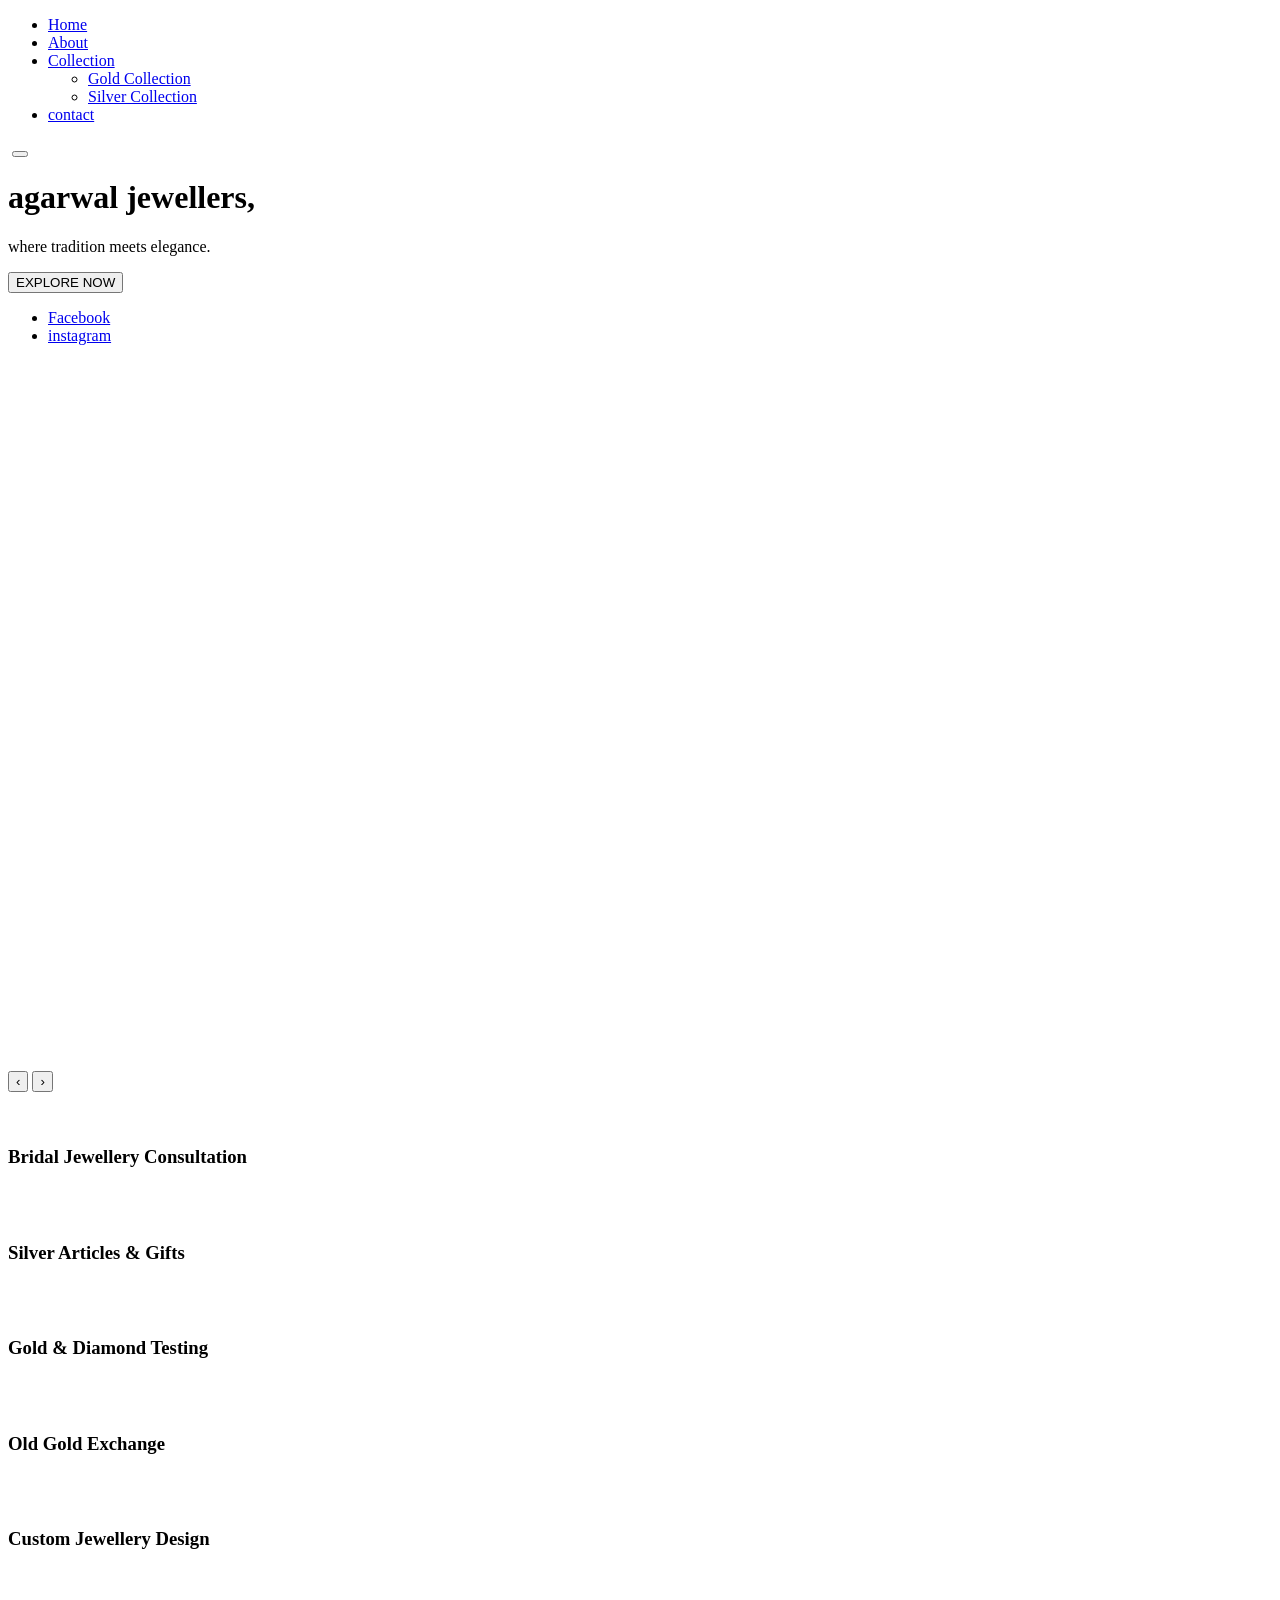
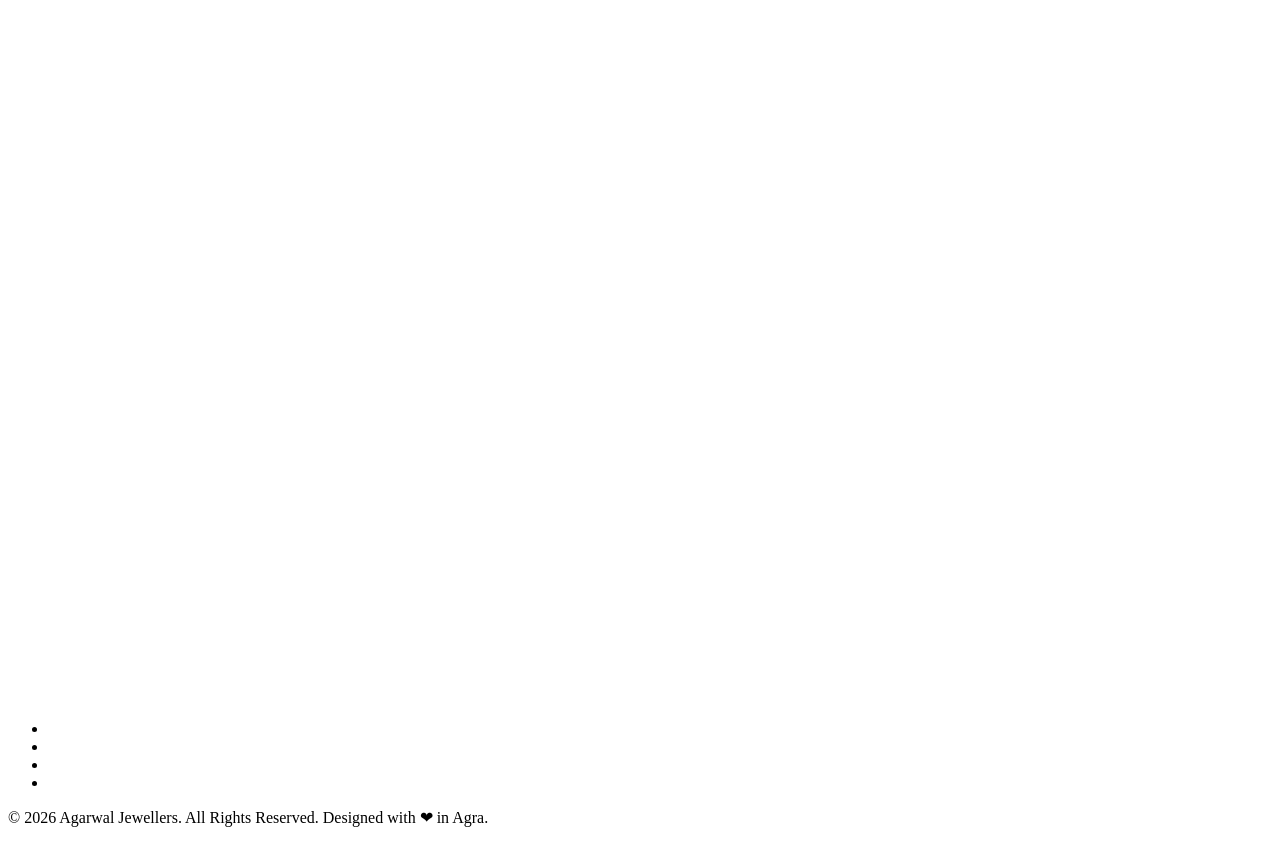
==== index.html @ 80b31687 "Add files via upload" ====
<!DOCTYPE html>
<html lang="en">
<head>
    <meta charset="UTF-8">
    <meta name="viewport" content="width=device-width, initial-scale=1.0">
    <meta name="description" content="HTML SCSS JS BOOTSTRAP">
    <title>Index</title>
    <link rel="stylesheet" href="assets/Css/Style.css">
    <link rel="stylesheet" href="assets/Css/bootstrap.min.css">
    <link rel="stylesheet" href="assets/static/SpaceGrotesk-Bold.ttf">
    <!-- font awasome css -->
     <link rel="stylesheet" href="https://cdnjs.cloudflare.com/ajax/libs/font-awesome/7.0.1/css/all.min.css"
     integrity="sha512-2SwdPD6INVrV/lHTZbO2nodKhrnDdJK9/kg2XD1r9uGqPo1cUbujc+IYdlYdEErWNu69gVcYgdxlmVmzTWnetw=="
     crossorigin="anonymous" referrerpolicy="no-referrer" />
    <link rel="stylesheet" href="https://fontlibrary.org//face/sorts-mill-goudy" type="text/css"/>
    <link href="https://fonts.googleapis.com/css2?family=Montserrat:wght@300;400;500;600;700&display=swap" rel="stylesheet">
    <!-- Owl Carousel CSS -->
    <link rel="stylesheet" href="https://cdnjs.cloudflare.com/ajax/libs/OwlCarousel2/2.3.4/assets/owl.carousel.min.css">
    <link rel="stylesheet"href="https://cdnjs.cloudflare.com/ajax/libs/OwlCarousel2/2.3.4/assets/owl.theme.default.min.css">
    <!-- aos animation  -->
    <link href="https://unpkg.com/aos@2.3.1/dist/aos.css" rel="stylesheet">
</head>
<body>
<main>
 <!-- ---------------------------------------------------------------------------------------------- Navigation Start ---------------------------------------------------------------------------------------------- -->
  <nav class="navbar navbar-expand-lg">
  <div class="container-fluid">
     <div class="collapse navbar-collapse" id="navbarSupportedContent">
      <ul class="navbar-nav me-auto mb-2 mb-lg-0 flex-wrap">
        <li class="nav-item">
          <a class="nav-link active" aria-current="page" href="#">Home</a>
        </li>
        <li class="nav-item">
          <a class="nav-link" href="#About">About</a>
        </li>
         <li class="nav-item dropdown">
          <a class="nav-link" href="#">Collection</a>
          <ul class="list-unstyled dropdown-list">
            <li class="nav-item">
              <a href="#" class="nav-link">Gold Collection</a>
            </li>
             <li class="nav-item">
              <a href="Silver_Jewellery.html" target="_blank" class="nav-link">Silver Collection</a>
            </li>
          </ul>
        </li>
         <li class="nav-item">
          <a class="nav-link" href="#contact">contact</a>
        </li>
      </ul>
    </div>
    <!-- https://bijoux.vamtam.com/wp-content/uploads/2020/05/logo.svg -->
    <a class="navbar-brand" href="#"><img src="Images/logo.png" alt="" class="img-fluid"></a>
    <button class="navbar-toggler" type="button" data-bs-toggle="collapse" data-bs-target="#navbarSupportedContent" aria-controls="navbarSupportedContent" aria-expanded="false" aria-label="Toggle navigation">
      <span class="navbar-toggler-icon"></span>
    </button>
  </div>
</nav>
 <!-- ---------------------------------------------------------------------------------------------- Navigation End ---------------------------------------------------------------------------------------------- -->
  <!-- ----------------------------------------------------------------------------------------------Header Start ---------------------------------------------------------------------------------------------- -->
 <header class="main-header">
  <div class="container-lg container-fluid">
    <div class="row">
      <div class="col-lg-5 col-md-6 col-sm-8 col-12">
        <div class="content">
          <h1 class="heading">agarwal
jewellers,</h1>
          <p>where tradition meets elegance.</p>
          <button class="btn header_btn">EXPLORE NOW</button>
        </div>
      </div>
    </div>
  </div>
  <ul class="list-unstyled d-flex z-1 position-absolute end-0 mb-0">
    <li><a href="#"><i class="fa-brands fa-facebook"></i><span>Facebook</span></a></li>
    <li><a href="#"><i class="fa-brands fa-instagram"></i><span>instagram</span></a></li>
  </ul>
  <div class="down-slip">
    <a href="#"><i class="fa-solid fa-arrow-down-long"></i></a>
  </div>
 </header>
  <!-- ---------------------------------------------------------------------------------------------- Header End ---------------------------------------------------------------------------------------------- -->
  <!-- ----------------------------------------------------------------------------------------------About Start ---------------------------------------------------------------------------------------------- -->
 <section class="about-us" id="About">
  <div class="container">
    <div class="row justify-content-center">
      <div class="col-lg-8 col-md-8 col-sm-10 col-12">
        <div class="text" data-aos="zoom-in"data-aos-easing="linear"data-aos-duration="1500">
       <p>Agarwal Jewellers is dedicated to exquisite designs, certified purity, and exceptional service, helping you shine with confidence on every occasion.</p>
        </div>
      </div>
    </div>
    <div class="text-1" data-aos="zoom-in"data-aos-easing="linear"data-aos-duration="1500">Agarwal</div>
    <div class="text-2" data-aos="zoom-in"data-aos-easing="linear"data-aos-duration="1500">Jewellers</div>
  </div>
 </section>
  <!-- ---------------------------------------------------------------------------------------------- About End ---------------------------------------------------------------------------------------------- -->
  <!-- ----------------------------------------------------------------------------------------------Jewellery Collection Start ---------------------------------------------------------------------------------------------- -->
 <section class="jewellery-collection" id="Collection">
  <div class="container-xl container-fluid">
    <div class="row">
      <div class="col-12">
        <div class="heading" data-aos="zoom-out-right"data-aos-duration="2000">
          <h1>Jewellery Collections:</h1>
        </div>
      </div>
      <div class="col-xl 3 col-lg-3 col-md-4 col-sm-6 col-12">
        <div class="jewellery-collection-card"data-aos="fade-right"data-aos-offset="300"data-aos-easing="ease-in-sine"data-aos-duration="2500">
          <div class="jewellery-img">
            <img src="Images/nackless.jpg" alt="" class="img-fluid">
          </div>
          <div class="jewellery-text">
            <h2 class="jewellery-name">Floral Gold Pendant Set</h2>
            <p class="title">Yellow Gold (22kt)</p>
          </div>
        </div>
      </div>
      <div class="col-xl 3 col-lg-3 col-md-4 col-sm-6 col-12">
        <div class="jewellery-collection-card"data-aos="fade-right"data-aos-offset="300"data-aos-easing="ease-in-sine"data-aos-duration="2000">
          <div class="jewellery-img">
            <img src="Images/earring.jpg" alt="" class="img-fluid">
          </div>
          <div class="jewellery-text">
            <h2 class="jewellery-name">Elegant Gold Studs</h2>
            <p class="title">Yellow Gold (22kt)</p>
          </div>
        </div>
      </div>
      <div class="col-xl 3 col-lg-3 col-md-4 col-sm-6 col-12">
        <div class="jewellery-collection-card"data-aos="fade-right"data-aos-offset="300"data-aos-easing="ease-in-sine"data-aos-duration="1500">
          <div class="jewellery-img">
            <img src="Images/brasalate.png" alt="" class="img-fluid">
          </div>
          <div class="jewellery-text">
            <h2 class="jewellery-name">Twisted Gold Bracelet</h2>
            <p class="title">Yellow Gold (22kt)</p>
          </div>
        </div>
      </div>
      <div class="col-xl 3 col-lg-3 col-md-4 col-sm-6 col-12">
        <div class="jewellery-collection-card"data-aos="fade-right"data-aos-offset="300"data-aos-easing="ease-in-sine"data-aos-duration="1000">
          <div class="jewellery-img">
            <img src="Images/ring.jpg" alt="" class="img-fluid">
          </div>
          <div class="jewellery-text">
            <h2 class="jewellery-name">Bloom Gold Ring</h2>
            <p class="title">Yellow Gold (22kt)</p>
          </div>
        </div>
      </div>
      <div class="col-12">
        <div class="call-us text-center">
        <h2 data-aos-easing="linear" data-aos="zoom-in-up"data-aos-duration="2000">“ <a href="#">Call Us</a> or visit Agarwal Jewellers for current prices. ”</h2>
        </div>
      </div>
    </div>
  </div>
 </section>
  <!-- ---------------------------------------------------------------------------------------------- Visit Our Showroom End ---------------------------------------------------------------------------------------------- -->
  <!-- ----------------------------------------------------------------------------------------------Why Choose Us Start ---------------------------------------------------------------------------------------------- -->
<section class="services">
  <div class="head">
    <div class="heading" data-aos="zoom-out-right"data-aos-duration="2000">
          <h1>Our services</h1>
        </div>
    <div class="controls">
      <button id="prev" class="nav-btn" aria-label="Prev">‹</button>
      <button id="next" class="nav-btn" aria-label="Next">›</button>
    </div>
  </div>

  <div class="slider">
    <div class="track" id="track">

      <article class="service-card" active>
        <img class="service-card__bg" src="Images/service-jewelery-1.gif" alt="">
        <div class="service-card__content">
          <img class="service-card__thumb" src="Images/service-jewelery-1.gif" alt="">
          <div>
            <h3 class="service-card__title">Bridal Jewellery Consultation</h3>
          </div>
        </div>
      </article>

      <article class="service-card">
        <img class="service-card__bg" src="Images/service-jewelery-2.gif" alt="">
        <div class="service-card__content">
          <img class="service-card__thumb" src="Images/service-jewelery-2.gif" alt="">
          <div>
            <h3 class="service-card__title">Silver Articles & Gifts</h3>
          </div>
        </div>
      </article>

      <article class="service-card">
        <img class="service-card__bg" src="Images/service-jewelery-3.gif" alt="">
        <div class="service-card__content">
          <img class="service-card__thumb" src="Images/service-jewelery-3.gif" alt="">
          <div>
            <h3 class="service-card__title">Gold & Diamond Testing</h3>
          </div>
        </div>
      </article>

      <article class="service-card">
        <img class="service-card__bg" src="Images/service-jewelery-4.gif" alt="">
        <div class="service-card__content">
          <img class="service-card__thumb" src="Images/service-jewelery-4.gif" alt="">
          <div>
            <h3 class="service-card__title">Old Gold Exchange</h3>
          </div>
        </div>
      </article>

      <article class="service-card">
        <img class="service-card__bg" src="Images/service-jewelery-5.gif" alt="">
        <div class="service-card__content">
          <img class="service-card__thumb" src="Images/service-jewelery-5.gif" alt="">
          <div>
            <h3 class="service-card__title">Custom Jewellery Design</h3>
          </div>
        </div>
      </article>

    </div>
  </div>

  <div class="dots" id="dots"></div>
</section>
  <!-- ---------------------------------------------------------------------------------------------- Why Choose Us End ---------------------------------------------------------------------------------------------- -->
 <!-- ---------------------------------------------------------------------------------------------- Jewellery Collection End ---------------------------------------------------------------------------------------------- -->
   <section class="collection">
    <div class="container-fluid container-xxl">
      <div class="row justify-content-center">
        <div class="col-lg-12 col-12">
          <div class="collection-part" data-aos="zoom-in-down"data-aos-duration="1500">
            <h1>Collections</h1>
          </div>
          <div class="collection-img" data-aos="zoom-in-down"data-aos-duration="1500">
            <img src="https://bijoux.vamtam.com/wp-content/uploads/2020/11/iStock-1164770941-Hand.png" alt="" class="img-fluid">
             <!-- <img src="Images/collections.png" alt="" class="img-fluid"> -->
          </div>
        </div>
      </div>
    </div>
   </section>
  <!-- ----------------------------------------------------------------------------------------------Visit Our Showroom Start ---------------------------------------------------------------------------------------------- -->

 <!-- ----------------------------------------------------------------------------------------------Contact Page Start ---------------------------------------------------------------------------------------------- -->
 <section class="contact_us" id="contact">
  <div class="container-xl container-fluid">
    <div class="row align-items-end align-items-lg-center">
      <div class="col-lg-6 col-md-6 position-relative">
        <div class="content" data-aos="fade-right"data-aos-duration="1500">
          <h1>Contact</h1>
          <ul class="list-unstyled">
            <li><a href="mob: +91 123456789">+91 123456789</a></li>
            <li><a href="mailto: hello@agarwaljewellers.com">hello@agarwaljewellers.com</a></li>
          </ul>
        </div>
        <div class="absoulutly-img" data-aos="zoom-in-up"data-aos-duration="1500">
          <img src="Images/contact-us.jpg" alt="" class="img-fluid">
        </div>
      </div>
      <div class="col-lg-6 col-md-6">
        <div class="contact-form"data-aos="zoom-in-up"data-aos-duration="1500">
          <form>
    <div class="form-group">
      <label for="">Full Name</label>
    <input type="text"required/>
    </div>
    <div class="form-group">
      <label for="">your Mobile number</label>
    <input type="number"/>
    </div>
     <div class="form-group">
      <label for="">your email</label>
    <input type="email"/>
    </div>
  <div  class="form-group">
    <label for="">Inquiry Type</label>
    <select>
      <option>Select Inquiry Type</option>
      <option>Gold Rate Inquiry</option>
      <option>Bridal Jewellery Inquiry</option>
      <option>Custom Design Request</option>
      <option>Old Gold Exchange</option>
      <option>General Inquiry</option>
    </select>
  </div>
  
<div class="form-group">
      <label for="">Your Message</label>
        <textarea placeholder="Write Your Message" rows="3" required></textarea>
    </div>
  <button type="submit">Send Inquiry</button>
</form>
</div>
        </div>
      </div>
    </div>
  </div>
 </section>
 <!-- ---------------------------------------------------------------------------------------------- Contact Page End ---------------------------------------------------------------------------------------------- -->
<!-- ---------------------------------------------------------------------------------------------- Footer Start ---------------------------------------------------------------------------------------------- -->
 <footer class="position-relative">
  <div class="container-lg container-fluid">
    <div class="row justify-content-center">
      <div class="col-12">
        <div class="footer-logo text-center" data-aos="zoom-in-up"data-aos-duration="1500">
          <img src="Images/logo.png" alt="" class="img-fluid">
        </div>
      </div>
      <div class="col-lg-3 col-md-4 col-sm-6 col-12">
        <div class="footer-content" data-aos="zoom-in-up"data-aos-duration="2000">
          <div class="heading">
            <h3>Agarwal Jewellers</h3>
            <p class="mb-0">Shuddh Hallmark Gold Jewellery in Agra</p>
            <p><b>Trusted Since 2005</b></p>
          </div>
        </div>
      </div>
      <div class="col-lg-3 col-md-4 col-sm-6 col-12">
        <div class="footer-content" data-aos="zoom-in-up"data-aos-duration="2000">
          <div class="heading">
            <h3>About</h3>
          </div>
          <ul class="links list-unstyled">
            <li> <a href="#About">About us </a> </li>
            <li> <a href="#contact">Contact us  </a> </li>
            <li> <a href="#Collection">Our Collection </a> </li>
          </ul>
        </div>
      </div>
      <div class="col-lg-3 col-md-4 col-sm-6 col-12">
        <div class="footer-content" data-aos="zoom-in-up"data-aos-duration="2000">
          <div class="heading">
            <h3>Contact</h3>
          </div>
          <ul class="links list-unstyled">
            <li> <a href="#">123456789 </a> </li>
            <li> <a href="#">Shuddh Hallmark Gold Jewellery in Agra  </a> </li>
            <li> <a href="#">Opening time - <br>10 AM – 8 PM</a> </li>
          </ul>
        </div>
      </div>
      <div class="col-12">
        <div class="row">
          <div class="col-12">
            <ul class="list-unstyled d-flex align-items-center justify-content-center flex-wrap icons-list">
              <li><a href="#"data-tooltip="instagram"><i class="fa-brands fa-instagram"></i></a></li>
              <li><a href="#" data-tooltip="call"><i class="fa-brands fa-viber"></i></a></li>
              <li><a href="#" data-tooltip="whatsapp"><i class="fa-brands fa-whatsapp"></i></a></li>
              <li><a href="#" data-tooltip="Facebook"><i class="fa-brands fa-facebook"></i></a></li>
            </ul>
          </div>
        </div>
      </div>
    </div>
  </div>
  <div class="footer-bottom">
    <p class="text-center">© 2026 Agarwal Jewellers. All Rights Reserved. Designed with ❤ in Agra.</p>
  </div>
 </footer>
<!-- ---------------------------------------------------------------------------------------------- Footer Start ---------------------------------------------------------------------------------------------- -->
</main>
<!-- aos animation  -->
 <script src="https://unpkg.com/aos@2.3.1/dist/aos.js"></script>
<script src="https://cdnjs.cloudflare.com/ajax/libs/jquery/3.7.1/jquery.min.js" integrity="sha512-v2CJ7UaYy4JwqLDIrZUI/4hqeoQieOmAZNXBeQyjo21dadnwR+8ZaIJVT8EE2iyI61OV8e6M8PP2/4hpQINQ/g==" crossorigin="anonymous" referrerpolicy="no-referrer"></script>
<!-- Owl Carousel JS -->
<script src="https://cdnjs.cloudflare.com/ajax/libs/OwlCarousel2/2.3.4/owl.carousel.min.js"></script>
<script src="assets/Js/Script.js"></script>
<script src="assets/Js/bootstrap.bundle.min.js"></script>
</body>
</html>
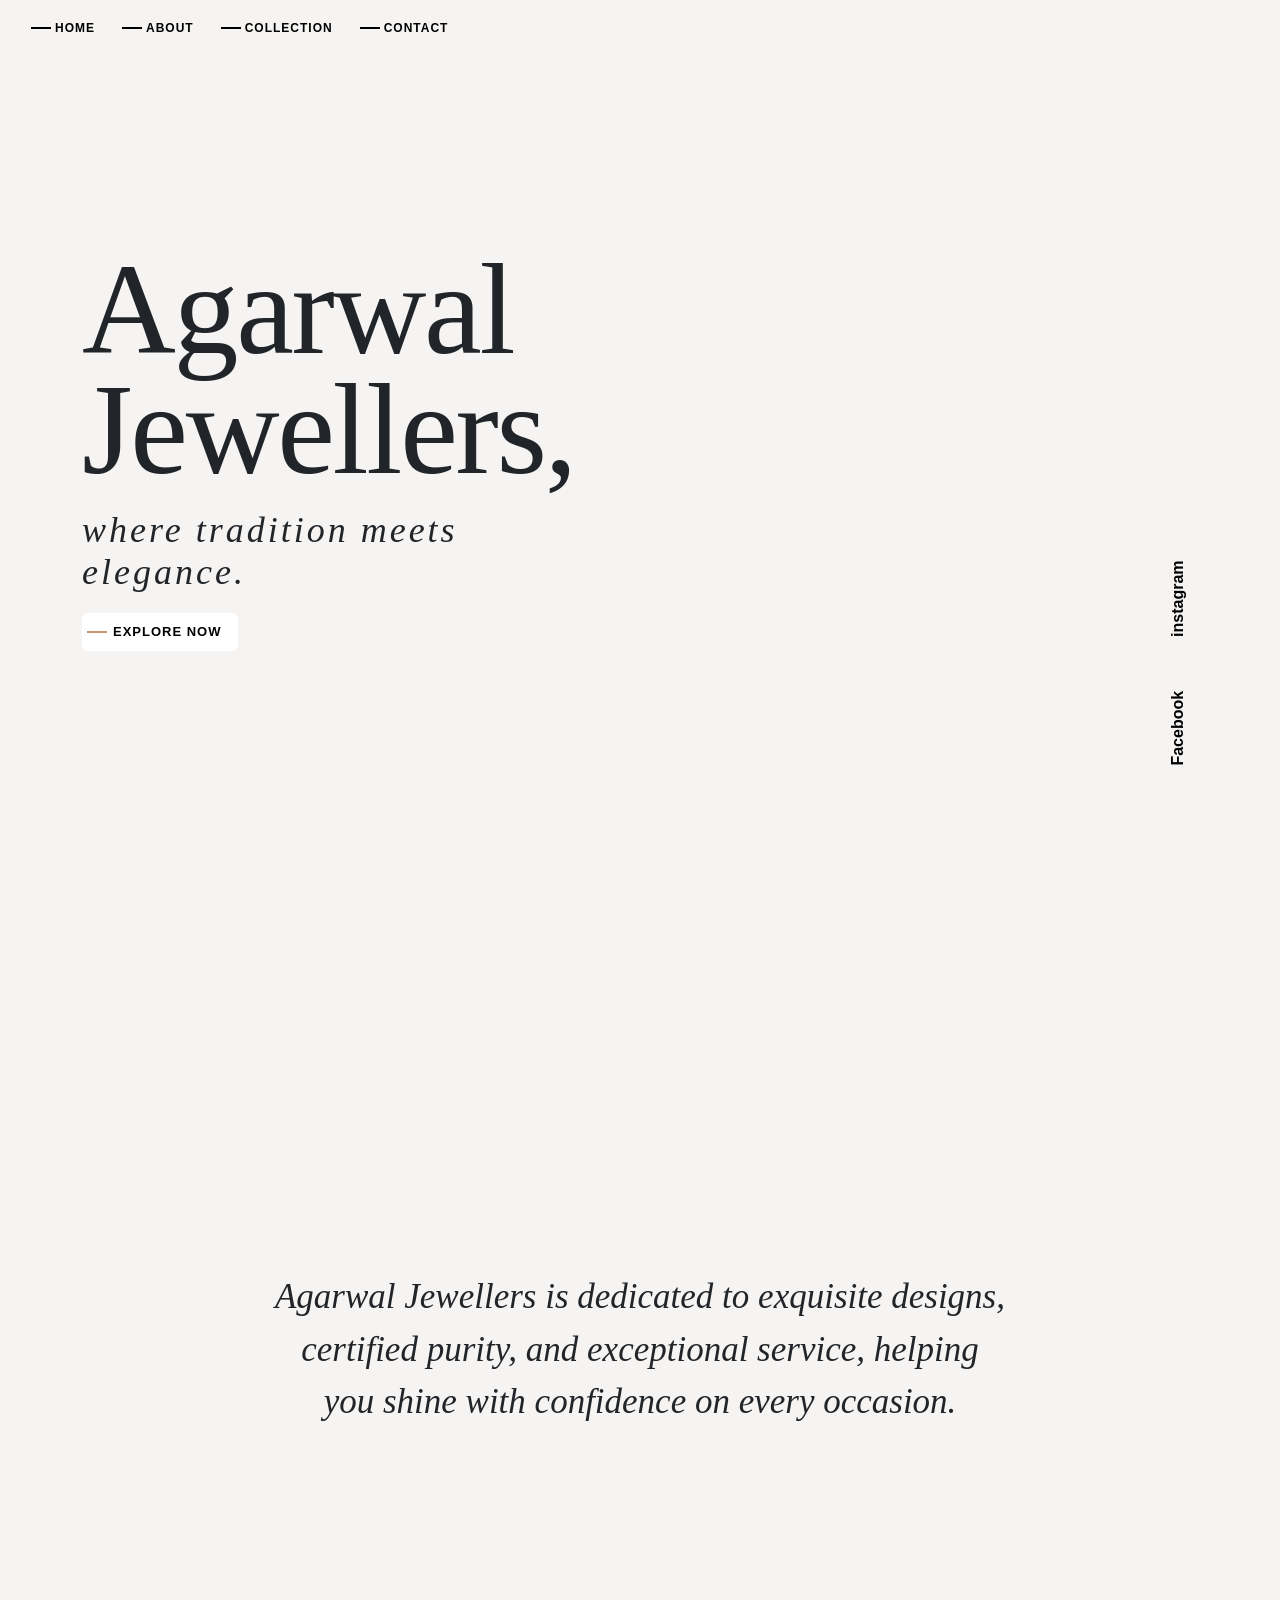
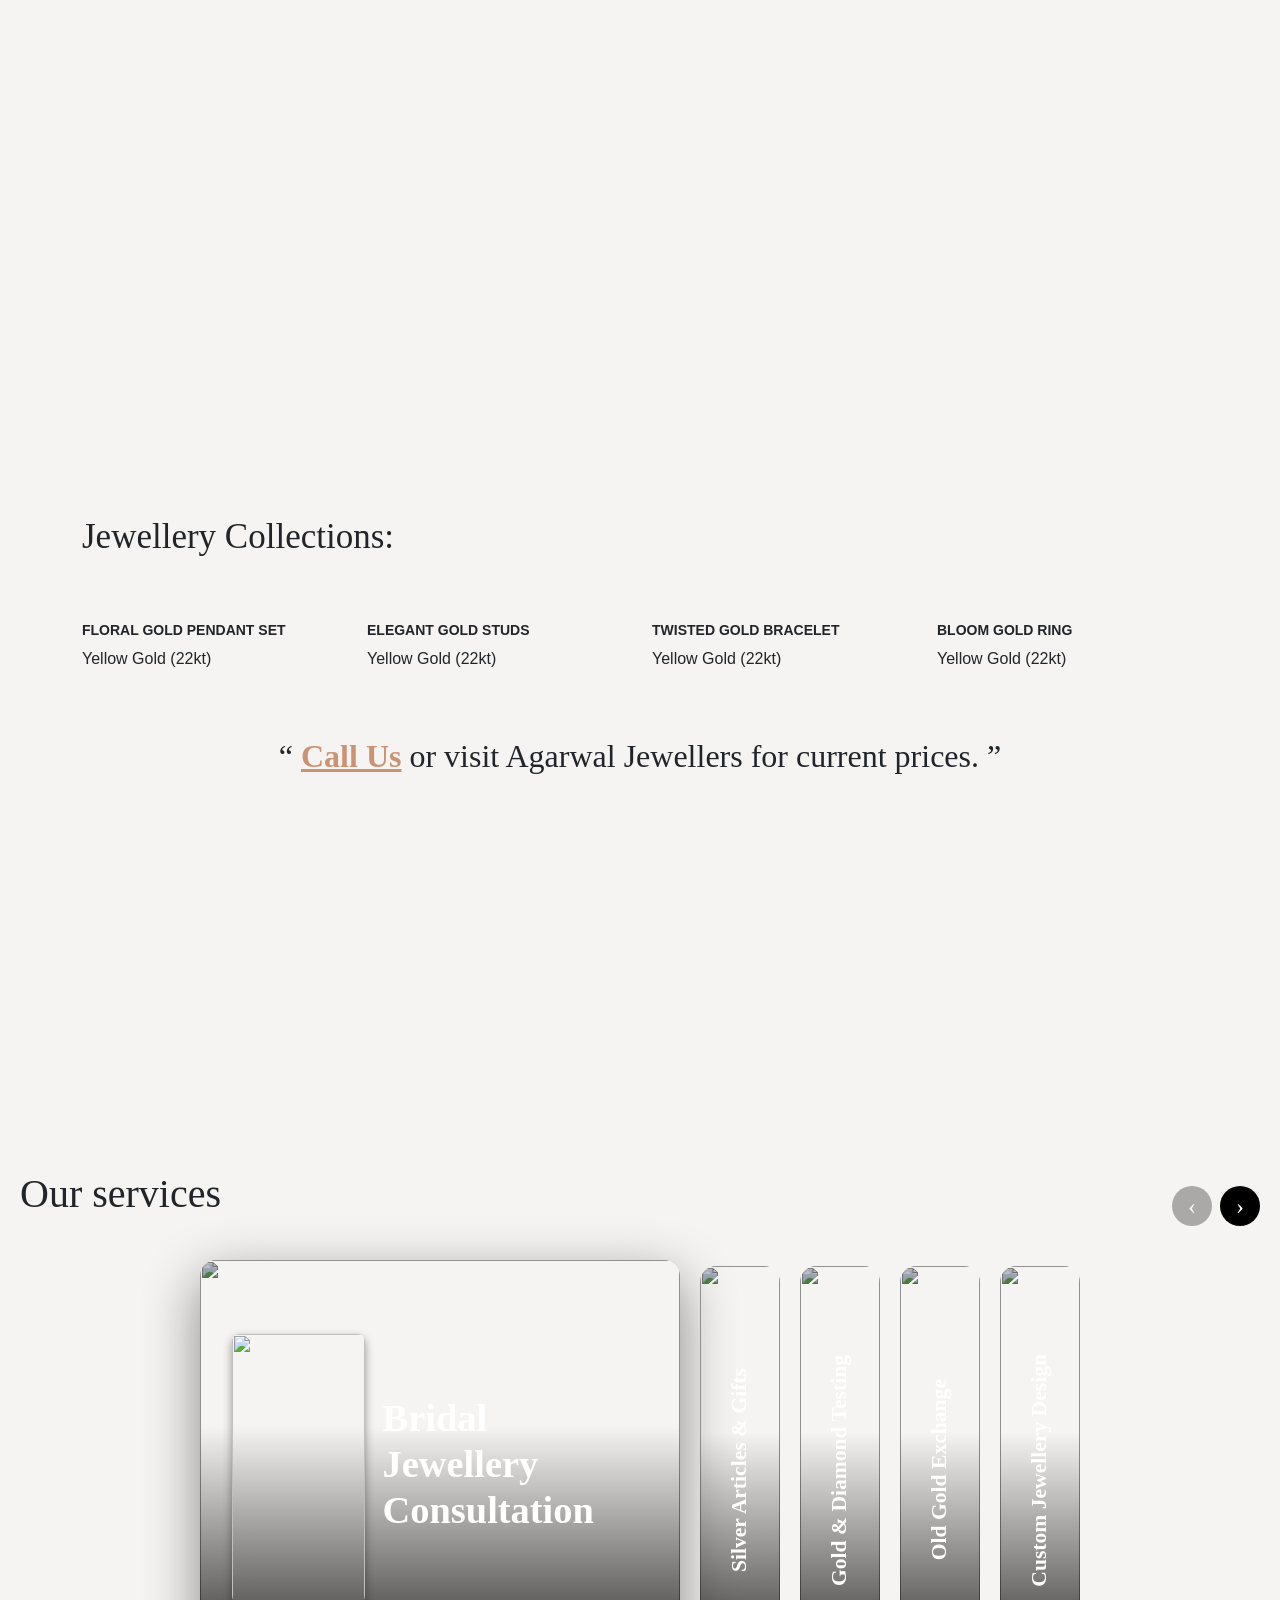
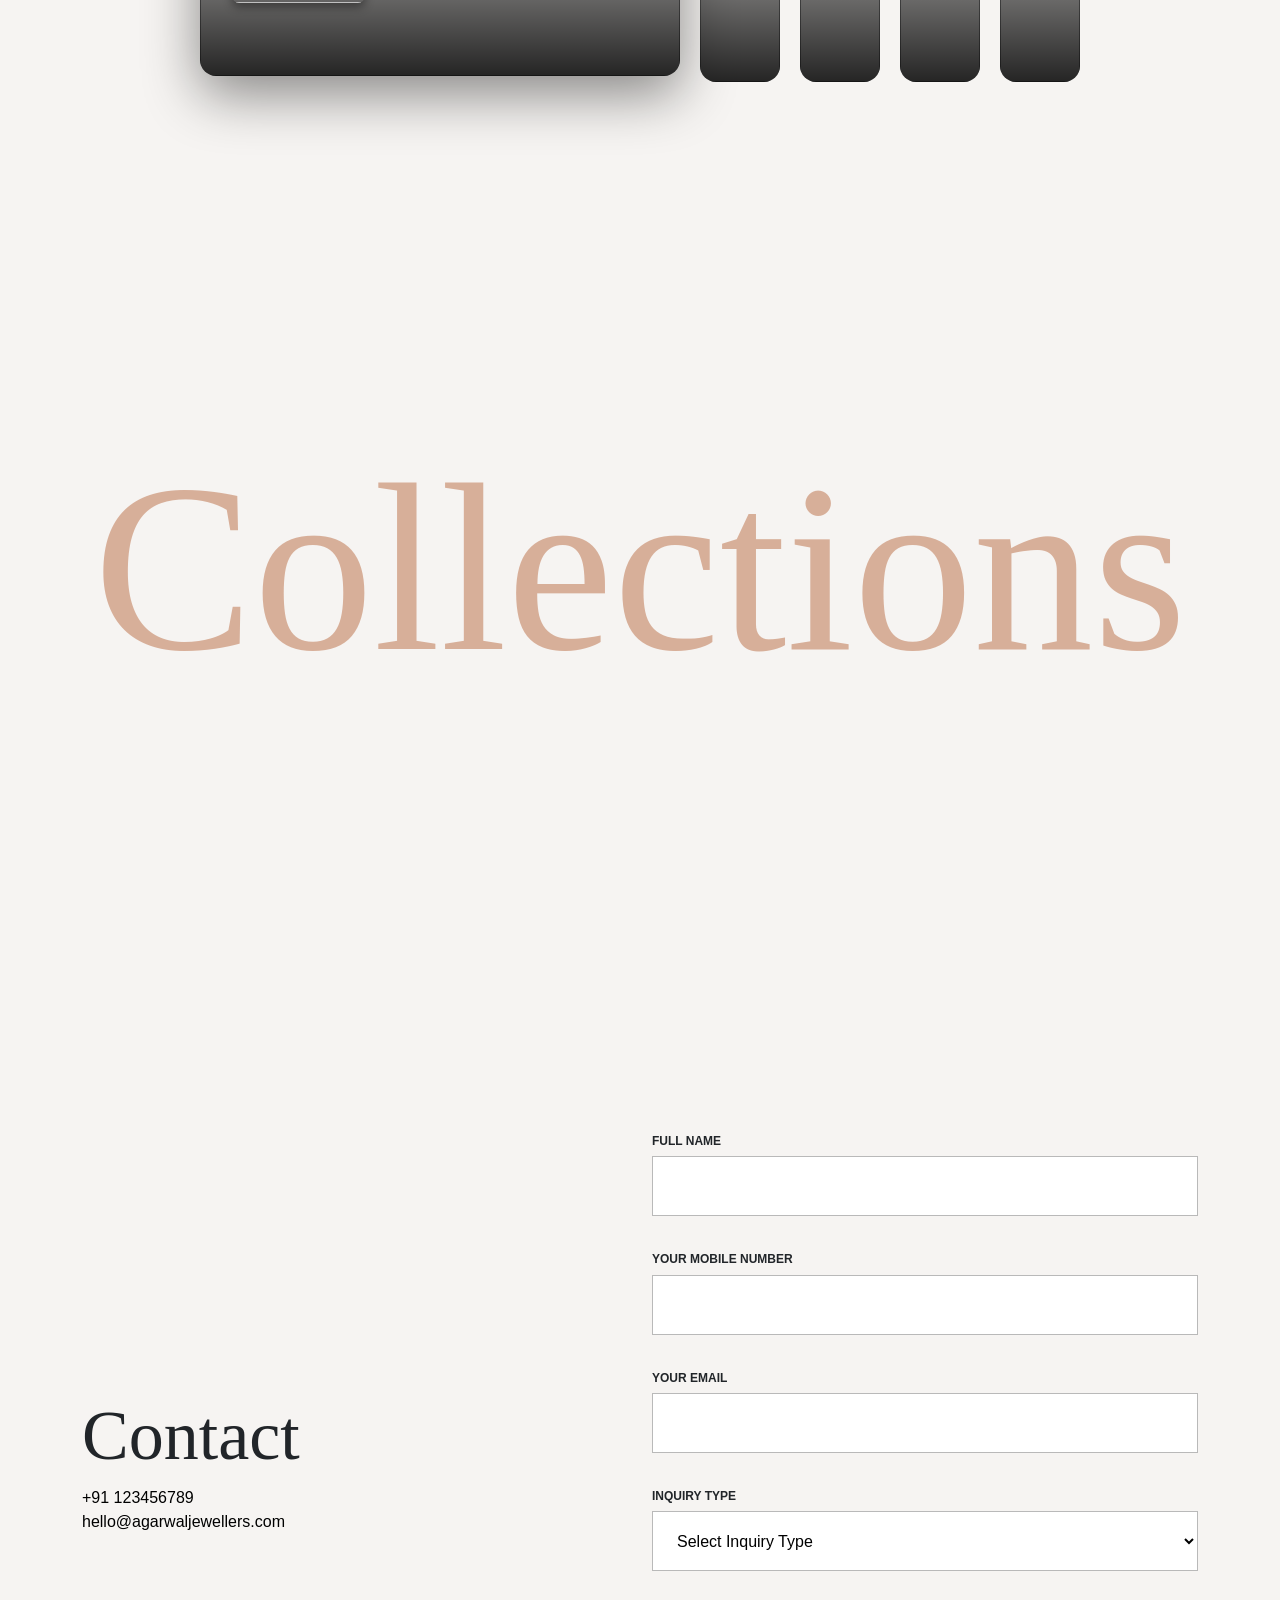
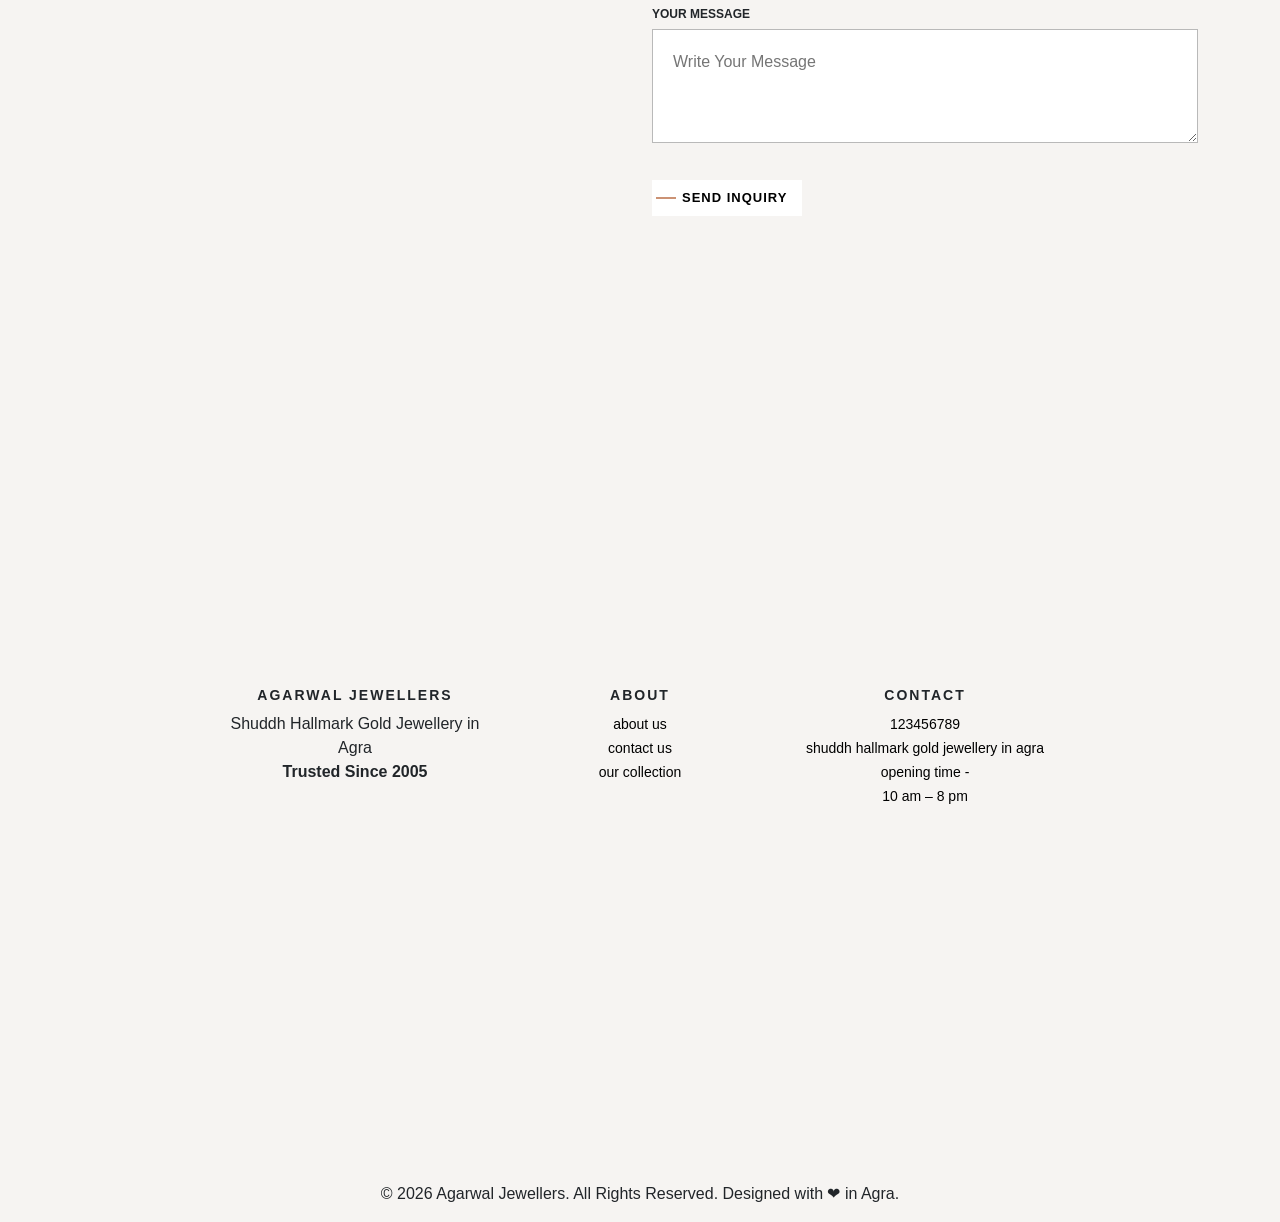
==== commit e5e6c85d: "Update print statement from 'Hello' to 'Goodbye'" ====
--- a/index.html
+++ b/index.html
@@ -5,9 +5,8 @@
     <meta name="viewport" content="width=device-width, initial-scale=1.0">
     <meta name="description" content="HTML SCSS JS BOOTSTRAP">
     <title>Index</title>
-    <link rel="stylesheet" href="assets/Css/Style.css">
-    <link rel="stylesheet" href="assets/Css/bootstrap.min.css">
-    <link rel="stylesheet" href="assets/static/SpaceGrotesk-Bold.ttf">
+    <link rel="stylesheet" href="style.css">
+    <link rel="stylesheet" href="bootstrap.min.css">
     <!-- font awasome css -->
      <link rel="stylesheet" href="https://cdnjs.cloudflare.com/ajax/libs/font-awesome/7.0.1/css/all.min.css"
      integrity="sha512-2SwdPD6INVrV/lHTZbO2nodKhrnDdJK9/kg2XD1r9uGqPo1cUbujc+IYdlYdEErWNu69gVcYgdxlmVmzTWnetw=="
@@ -369,7 +368,7 @@
 <script src="https://cdnjs.cloudflare.com/ajax/libs/jquery/3.7.1/jquery.min.js" integrity="sha512-v2CJ7UaYy4JwqLDIrZUI/4hqeoQieOmAZNXBeQyjo21dadnwR+8ZaIJVT8EE2iyI61OV8e6M8PP2/4hpQINQ/g==" crossorigin="anonymous" referrerpolicy="no-referrer"></script>
 <!-- Owl Carousel JS -->
 <script src="https://cdnjs.cloudflare.com/ajax/libs/OwlCarousel2/2.3.4/owl.carousel.min.js"></script>
-<script src="assets/Js/Script.js"></script>
-<script src="assets/Js/bootstrap.bundle.min.js"></script>
+<script src="script.js"></script>
+<script src="bootstrap.bundle.min.js"></script>
 </body>
-</html>+</html>
--- a/style.css
+++ b/style.css
@@ -0,0 +1,873 @@
+* {
+  margin: 0;
+  padding: 0;
+}
+
+body {
+  font-family: "Montserrat", sans-serif !important;
+  background-color: #f6f4f2 !important;
+}
+
+.fixed-navbar {
+  position: fixed;
+  top: 0;
+  left: 0;
+  width: 100%;
+  background: #ffffff; /* background zaroori hai */
+  box-shadow: 0 2px 10px rgba(0, 0, 0, 0.1);
+  animation: smoothScroll 0.4s ease-in-out;
+}
+
+@keyframes smoothScroll {
+  0% {
+    transform: translateY(-100%);
+  }
+  100% {
+    transform: translateY(0);
+  }
+}
+nav {
+  position: absolute !important;
+  width: 100%;
+  z-index: 2;
+}
+nav .nav-link {
+  font-family: "Montserrat", sans-serif;
+  font-size: 12px;
+  font-weight: 700;
+  text-transform: uppercase;
+  line-height: 14px;
+  letter-spacing: 1px;
+  position: relative;
+  margin-left: 35px;
+  color: #000;
+}
+nav .nav-link:hover::before {
+  background-color: #CB9274;
+  width: 35px;
+  left: -30px;
+}
+nav .nav-link::before {
+  position: absolute;
+  content: "";
+  background: #000;
+  height: 2px;
+  width: 20px;
+  left: -16px;
+  top: 14px;
+  transition: 0.5s;
+}
+nav a.navbar-brand img {
+  width: 150px;
+}
+nav li.dropdown {
+  width: -moz-min-content;
+  width: min-content;
+}
+nav li.dropdown:hover .dropdown-list {
+  opacity: 1 !important;
+}
+nav .dropdown-list {
+  background: white;
+  position: absolute;
+  width: -moz-max-content;
+  width: max-content;
+  opacity: 0;
+  transition: 0.5s;
+}
+
+.main-header {
+  background: url(https://bijoux.vamtam.com/wp-content/uploads/2020/11/iStock-1153651536-1.png);
+}
+
+header {
+  background-repeat: no-repeat;
+  background-size: cover;
+  background-position: center;
+  height: 100vh;
+  align-content: center;
+  position: relative;
+}
+header .content h1.heading {
+  font-family: "SortsMillGoudyTTRegular", serif;
+  font-size: 130px;
+  line-height: 120px;
+  letter-spacing: -2.33px;
+  text-transform: capitalize;
+}
+header .content p {
+  font-family: "Sorts Mill Goudy";
+  font-size: 36px;
+  font-style: italic;
+  line-height: 42px;
+  letter-spacing: 3px;
+  margin: 20px 0;
+}
+header .content .header_btn {
+  background: #ffffff;
+  padding: 8px 15px;
+  padding-left: 30px;
+  position: relative;
+  color: #000;
+  text-transform: uppercase;
+  font-weight: 600;
+  font-size: 13px;
+  letter-spacing: 1px;
+  transition: 0.5s;
+}
+header .content .header_btn:hover {
+  background-color: #000;
+  color: #ffffff;
+  padding-left: 40px;
+}
+header .content .header_btn:hover::before {
+  width: 30px;
+  left: 7px;
+}
+header .content .header_btn::before {
+  position: absolute;
+  content: "";
+  background: #CB9274;
+  height: 2px;
+  width: 20px;
+  left: 4px;
+  top: 17px;
+  transition: 0.5s;
+}
+header ul {
+  transform: rotate(-90deg);
+}
+header ul li:nth-child(2) {
+  margin-left: 54px;
+}
+header ul a {
+  text-decoration: none;
+  color: #000;
+  font-weight: 700;
+}
+header .down-slip a {
+  width: -moz-fit-content;
+  width: fit-content;
+  color: black;
+  font-size: 35px;
+  position: absolute;
+  left: 50%;
+  bottom: 35px;
+  font-weight: 500;
+  animation: bounceVibrate 2s infinite;
+}
+@keyframes bounceVibrate {
+  0% {
+    transform: translateY(0px);
+  }
+  20% {
+    transform: translateY(-10px);
+  }
+  40% {
+    transform: translateY(0px);
+  }
+  60% {
+    transform: translateY(-10px);
+  }
+  80% {
+    transform: translateY(-10px);
+  }
+  100% {
+    transform: translateY(0px);
+  }
+}
+
+.about-us {
+  height: 100vh;
+  align-content: center;
+  position: relative;
+}
+.about-us .text {
+  position: relative;
+  z-index: 1;
+}
+.about-us .text-1 {
+  width: -moz-fit-content;
+  width: fit-content;
+  position: absolute;
+  left: 0;
+  top: 155px;
+  line-height: 0;
+  font-family: "SortsMillGoudyTTRegular", serif;
+  font-size: 240px;
+  color: #EEE8E3;
+  z-index: 0;
+}
+.about-us .text-2 {
+  right: 0;
+  bottom: 120px;
+  line-height: 0;
+  width: -moz-fit-content;
+  width: fit-content;
+  position: absolute;
+  font-family: "SortsMillGoudyTTRegular", serif;
+  font-size: 240px;
+  color: #EEE8E3;
+  z-index: 0;
+}
+.about-us p {
+  font-family: "Sorts Mill Goudy";
+  font-style: italic;
+  font-size: 35px;
+  text-align: center;
+  line-height: 1.5em;
+  margin-bottom: 0;
+}
+
+.jewellery-collection {
+  height: 100vh;
+  align-content: center;
+  position: relative;
+}
+.jewellery-collection .heading h1 {
+  font-size: 35px;
+  font-family: "Sorts Mill Goudy";
+  margin-bottom: 20px;
+}
+.jewellery-collection .jewellery-text {
+  margin: 20px 0 0;
+}
+.jewellery-collection .jewellery-text .jewellery-name {
+  text-transform: uppercase;
+  font-size: 14px;
+  font-weight: 600;
+}
+.jewellery-collection .call-us {
+  margin-top: 50px;
+  font-family: "SortsMillGoudyTTRegular", serif;
+}
+.jewellery-collection .call-us a {
+  color: #CB9274;
+  font-weight: bold;
+}
+.jewellery-collection .jewellery-img img {
+  width: 100%;
+}
+
+.services {
+  font-family: "SortsMillGoudyTTRegular", serif;
+}
+.services .head {
+  max-width: 1400px;
+  margin: auto;
+  padding: 70px 20px 40px;
+  display: flex;
+  justify-content: space-between;
+  align-items: flex-end;
+  gap: 2rem;
+}
+.services .nav-btn {
+  width: 2.5rem;
+  height: 2.5rem;
+  border: none;
+  border-radius: 50%;
+  background: #000;
+  color: #ffffff;
+  font-size: 1.5rem;
+  display: flex;
+  align-items: center;
+  justify-content: center;
+  cursor: pointer;
+  transition: 0.3s;
+}
+.services .nav-btn:hover {
+  background: #CB9274;
+}
+.services .nav-btn:disabled {
+  opacity: 0.3;
+  cursor: default;
+}
+.services .controls {
+  display: flex;
+  flex-direction: row;
+  gap: 0.5rem;
+}
+.services .track {
+  display: flex;
+  gap: 1.25rem;
+  align-items: flex-start;
+  justify-content: center;
+  scroll-behavior: smooth;
+  scroll-snap-type: x mandatory;
+  padding-bottom: 40px;
+}
+.services .track::-webkit-scrollbar {
+  display: none;
+}
+.services .service-card {
+  position: relative;
+  flex: 0 0 5rem;
+  height: 26rem;
+  border-radius: 1rem;
+  overflow: hidden;
+  cursor: pointer;
+  transition: flex-basis 0.55s cubic-bezier(0.25, 0.46, 0.45, 0.94), transform 0.55s cubic-bezier(0.25, 0.46, 0.45, 0.94);
+}
+.services .service-card[active] {
+  flex-basis: 30rem;
+  transform: translateY(-6px);
+  box-shadow: 0 18px 55px rgba(0, 0, 0, 0.45);
+}
+.services .service-card__bg {
+  position: absolute;
+  inset: 0;
+  width: 100%;
+  height: 100%;
+  -o-object-fit: cover;
+     object-fit: cover;
+  filter: brightness(0.75) saturate(75%);
+  transition: filter 0.3s, transform 0.55s cubic-bezier(0.25, 0.46, 0.45, 0.94);
+}
+.services .service-card:hover .service-card__bg {
+  filter: brightness(0.9) saturate(100%);
+  transform: scale(1.06);
+}
+.services .service-card__content {
+  position: absolute;
+  inset: 0;
+  display: flex;
+  flex-direction: column;
+  justify-content: center;
+  align-items: center;
+  gap: 0.7rem;
+  padding: 0;
+  background: linear-gradient(transparent 40%, rgba(0, 0, 0, 0.85) 100%);
+  z-index: 2;
+}
+.services .service-card__title {
+  color: #fff;
+  font-weight: 700;
+  font-size: 1.35rem;
+  writing-mode: vertical-rl;
+  transform: rotate(180deg);
+}
+.services .service-card__thumb,
+.services .service-card__desc,
+.services .service-card__btn {
+  display: none;
+}
+.services .service-card[active] .service-card__content {
+  flex-direction: row;
+  align-items: center;
+  padding: 1.2rem 2rem;
+  gap: 1.1rem;
+}
+.services .service-card[active] .service-card__title {
+  writing-mode: horizontal-tb;
+  transform: none;
+  font-size: 2.4rem;
+}
+.services .service-card[active] .service-card__thumb,
+.services .service-card[active] .service-card__desc,
+.services .service-card[active] .service-card__btn {
+  display: block;
+}
+.services .service-card__thumb {
+  width: 133px;
+  height: 269px;
+  border-radius: 0.45rem;
+  -o-object-fit: cover;
+     object-fit: cover;
+  box-shadow: 0 4px 10px rgba(0, 0, 0, 0.4);
+}
+.services .service-card__desc {
+  color: #f6f4f2;
+  font-size: 1rem;
+  line-height: 1.4;
+  max-width: 16rem;
+}
+.services .service-card__btn {
+  padding: 0.55rem 1.3rem;
+  border: none;
+  border-radius: 9999px;
+  background: #CB9274;
+  color: #ffffff;
+  font-size: 0.9rem;
+  font-weight: 600;
+  cursor: pointer;
+}
+.services .service-card__btn:hover {
+  background: #ff824f;
+}
+
+.collection {
+  height: 100vh;
+  align-content: center;
+  position: relative;
+}
+.collection .collection-part {
+  text-align: center;
+  color: #CB9274;
+  position: relative;
+}
+.collection .collection-part h1 {
+  font-size: 240px;
+  opacity: 0.7;
+  font-family: "SortsMillGoudyTTRegular", serif;
+}
+.collection .collection-img {
+  width: -moz-fit-content;
+  width: fit-content;
+  position: absolute;
+  bottom: 0;
+  left: 45%;
+}
+
+.contact_us .content {
+  position: relative;
+  width: -moz-fit-content;
+  width: fit-content;
+  z-index: 1;
+}
+.contact_us .content h1 {
+  font-size: 70px;
+  font-family: "SortsMillGoudyTTRegular", serif;
+}
+.contact_us .content a {
+  text-decoration: none;
+  color: #000;
+}
+.contact_us .contact-form .form-group {
+  margin-bottom: 30px;
+}
+.contact_us .contact-form label {
+  font-family: "Montserrat", sans-serif;
+  font-size: 12px;
+  font-weight: 600;
+  text-transform: uppercase;
+  line-height: 1.6em;
+  margin-bottom: 5px;
+}
+.contact_us .contact-form input, .contact_us .contact-form select, .contact_us .contact-form textarea {
+  background: #ffffff;
+  border: 1px solid rgba(0, 0, 0, 0.275);
+  height: 60px;
+  width: 100%;
+  padding: 20px;
+}
+.contact_us .contact-form textarea {
+  height: auto !important;
+}
+.contact_us .contact-form button {
+  background: #ffffff;
+  padding: 8px 15px;
+  padding-left: 30px;
+  position: relative;
+  color: #000;
+  text-transform: uppercase;
+  font-weight: 600;
+  font-size: 13px;
+  letter-spacing: 1px;
+  transition: 0.5s;
+  border: none;
+}
+.contact_us .contact-form button:hover {
+  background-color: #000;
+  color: #ffffff;
+  padding-left: 40px;
+}
+.contact_us .contact-form button:hover::before {
+  width: 30px;
+  left: 7px;
+}
+.contact_us .contact-form button::before {
+  position: absolute;
+  content: "";
+  background: #CB9274;
+  height: 2px;
+  width: 20px;
+  left: 4px;
+  top: 17px;
+  transition: 0.5s;
+}
+
+footer .footer-logo {
+  margin-bottom: 50px;
+}
+footer .footer-logo img {
+  width: 200px;
+}
+footer .heading h3 {
+  font-size: 14px;
+  text-transform: uppercase;
+  line-height: 18px;
+  letter-spacing: 2px;
+  font-weight: 700;
+}
+footer ul {
+  text-align: center;
+}
+footer ul li a {
+  color: #000;
+  font-size: 14px;
+  font-weight: normal;
+  text-transform: lowercase;
+  line-height: 1.4em;
+  text-decoration: none;
+}
+footer ul li a:hover {
+  color: #CB9274;
+}
+footer .footer-content {
+  text-align: center;
+}
+footer .icons-list a {
+  font-size: 30px;
+  margin-right: 10px;
+}
+footer .icons-list a[data-tooltip] {
+  position: relative;
+  cursor: pointer;
+}
+footer .icons-list a[data-tooltip]::after {
+  content: attr(data-tooltip);
+  position: absolute;
+  bottom: 125%; /* Tooltip upar dikhai dega */
+  left: 50%;
+  transform: translateX(-50%);
+  background-color: #333;
+  color: #fff;
+  padding: 0px 8px;
+  border-radius: 4px;
+  white-space: nowrap;
+  opacity: 0;
+  pointer-events: none;
+  transition: opacity 0.3s;
+  font-size: 12px;
+  z-index: 10;
+}
+footer .icons-list a[data-tooltip]:hover::after {
+  opacity: 1;
+  pointer-events: auto;
+}
+footer .footer-bottom p {
+  position: absolute;
+  bottom: 0;
+  width: 100%;
+}
+
+.silver-header {
+  background: url(https://bijoux.vamtam.com/wp-content/uploads/2020/10/iStock-117742181.png);
+  background-repeat: no-repeat;
+  background-size: contain;
+  background-position: center;
+}
+.silver-header .content h1.heading {
+  font-size: 70px;
+  line-height: 95px;
+  letter-spacing: 0.67px;
+}
+
+@media (min-width: 1200px) {
+  .contact_us {
+    height: 100vh;
+    align-content: center;
+    position: relative;
+  }
+}
+@media (max-width: 1200px) {
+  header .content h1.heading {
+    font-size: 120px;
+    line-height: 100px;
+  }
+  header .content p {
+    font-size: 25px;
+    margin: 18px 0;
+  }
+  .silver-header .content h1.heading {
+    font-size: 60px;
+    line-height: 95px;
+  }
+  .collection .collection-part h1 {
+    font-size: 200px;
+  }
+}
+@media (min-width: 992px) {
+  .contact_us .absoulutly-img {
+    position: absolute;
+    height: 100%;
+    z-index: 0;
+    left: 34%;
+    top: -195px;
+    align-content: center;
+  }
+  footer {
+    height: 100vh;
+    align-content: center;
+    position: relative;
+  }
+  footer .icons-list {
+    margin-top: 50px;
+  }
+}
+@media (max-width: 999px) {
+  .collection .collection-part h1 {
+    font-size: 195px;
+  }
+  footer {
+    padding-top: 40px;
+  }
+  footer .icons-list {
+    margin-bottom: 50px;
+  }
+}
+@media (max-width: 992px) {
+  .navbar-nav {
+    flex-direction: row !important;
+    justify-content: space-between;
+  }
+  .navbar-nav .nav-link {
+    margin-left: 35px;
+  }
+  .navbar-nav .nav-link:hover::before {
+    left: -42px;
+  }
+  .navbar-nav .nav-link::before {
+    left: -25px;
+  }
+  header .content h1.heading {
+    font-size: 100px;
+    line-height: 95px;
+  }
+  header .content p {
+    font-size: 20px;
+    margin: 15px 0;
+  }
+  .silver-header .content h1.heading {
+    font-size: 50px;
+    line-height: 80px;
+  }
+  .about-us .text-1, .about-us .text-2 {
+    font-size: 200px;
+  }
+  .about-us p {
+    font-size: 30px;
+    line-height: 1.5em;
+  }
+  .jewellery-collection {
+    height: auto !important;
+  }
+  .collection .collection-part h1 {
+    font-size: 150px;
+  }
+  .jewellery-collection .call-us {
+    margin-top: 30px;
+  }
+}
+@media (max-width: 768px) {
+  header {
+    height: 80vh;
+  }
+  header .content h1.heading {
+    font-size: 80px;
+    line-height: 75px;
+  }
+  header .content p {
+    font-size: 20px;
+    margin: 10px 0;
+  }
+  header ul.end-0 {
+    right: -90px !important;
+    bottom: 115px;
+  }
+  header ul.end-0 li:nth-child(2) {
+    margin-left: 20px !important;
+  }
+  .silver-header .content h1.heading {
+    font-size: 40px;
+    line-height: 60px;
+  }
+  .about-us {
+    height: 80vh;
+  }
+  .about-us .text-1, .about-us .text-2 {
+    font-size: 135px;
+  }
+  .about-us .text-1 {
+    top: 80px;
+  }
+  .about-us .text-2 {
+    bottom: 100px;
+  }
+  .about-us p {
+    font-size: 28px;
+    line-height: 37px;
+  }
+  .collection .collection-part h1 {
+    font-size: 125px;
+  }
+}
+@media (max-width: 700px) {
+  .about-us .text-1, .about-us .text-2 {
+    font-size: 155px;
+  }
+  .about-us p {
+    font-size: 27px;
+    line-height: 33px;
+  }
+}
+@media (max-width: 653px) {
+  .collection .collection-part h1 {
+    font-size: 115px;
+  }
+  footer .icons-list {
+    margin-bottom: 65px;
+  }
+}
+@media (max-width: 575px) {
+  header .content h1.heading {
+    font-size: 60px;
+    line-height: 60px;
+  }
+  header .content p {
+    font-size: 15px;
+    margin: 0;
+  }
+  .silver-header .content h1.heading {
+    font-size: 30px;
+    line-height: 45px;
+  }
+  .about-us .text-1, .about-us .text-2 {
+    font-size: 100px;
+  }
+  .about-us p {
+    font-size: 20px;
+    line-height: 25px;
+  }
+  .jewellery-collection .call-us {
+    margin-top: 15px;
+  }
+  .collection .collection-part h1 {
+    font-size: 100px;
+  }
+  footer .footer-logo {
+    margin-bottom: 15px;
+  }
+}
+@media (max-width: 510px) {
+  .collection .collection-part h1 {
+    font-size: 80px;
+  }
+  nav .dropdown-list {
+    right: 0;
+  }
+}
+@media (max-width: 406px) {
+  .collection .collection-part h1 {
+    font-size: 55px;
+  }
+}
+@media (max-width: 767px) {
+  :root {
+    --closed: 4rem;
+    --open: 22rem;
+  }
+  .services .track {
+    flex-direction: column;
+    scroll-snap-type: y mandatory;
+    align-items: center;
+    justify-content: flex-start;
+    padding-bottom: 0;
+  }
+  .services .service-card {
+    height: 20rem;
+  }
+  .services .service-card__title {
+    font-size: 1.1rem;
+    writing-mode: horizontal-tb;
+    transform: none;
+    text-align: center;
+    padding-inline: 0.3rem;
+  }
+  .services .nav-btn {
+    width: 2rem;
+    height: 2rem;
+    font-size: 1.2rem;
+  }
+}
+@media (max-width: 767px) {
+  :root {
+    --closed: 100%;
+    --open: 100%;
+    --gap: 0.8rem;
+  }
+  .services .slider {
+    padding: 0 15px;
+  }
+  .services .track {
+    flex-direction: column;
+    scroll-snap-type: y mandatory;
+    gap: 0.8rem;
+    padding-bottom: 20px;
+  }
+  .services .service-card {
+    height: auto;
+    min-height: 80px;
+    flex: 0 0 auto;
+    width: 100%;
+    scroll-snap-align: start;
+  }
+  .services .service-card[active] {
+    min-height: 300px;
+    transform: none;
+    box-shadow: 0 8px 25px rgba(0, 0, 0, 0.3);
+  }
+  .services .service-card__content {
+    flex-direction: row;
+    justify-content: flex-start;
+    padding: 1rem;
+    align-items: center;
+    gap: 1rem;
+  }
+  .services .service-card__title {
+    writing-mode: horizontal-tb;
+    transform: none;
+    font-size: 1.2rem;
+    margin-right: auto;
+  }
+  .services .service-card__thumb,
+  .services .service-card__desc,
+  .services .service-card__btn {
+    display: none;
+  }
+  .services .service-card[active] .service-card__content {
+    align-items: flex-start;
+    padding: 1.5rem;
+  }
+  .services .service-card[active] .service-card__title {
+    font-size: 1.8rem;
+    margin-bottom: 1rem;
+    margin-top: 2rem;
+  }
+  .services .service-card[active] .service-card__thumb {
+    width: 200px;
+    height: 267px;
+    border-radius: 0.35rem;
+    margin-bottom: 1rem;
+  }
+  .services .service-card[active] .service-card__desc {
+    font-size: 0.95rem;
+    max-width: 100%;
+    margin-bottom: 1rem;
+  }
+  .services .service-card[active] .service-card__btn {
+    align-self: center;
+    width: 100%;
+    text-align: center;
+    padding: 0.7rem;
+  }
+  .services .controls {
+    width: 100%;
+    justify-content: space-between;
+    padding: 0 15px 20px;
+  }
+  .services .nav-btn {
+    position: static;
+    transform: none;
+  }
+}/*# sourceMappingURL=Style.css.map */
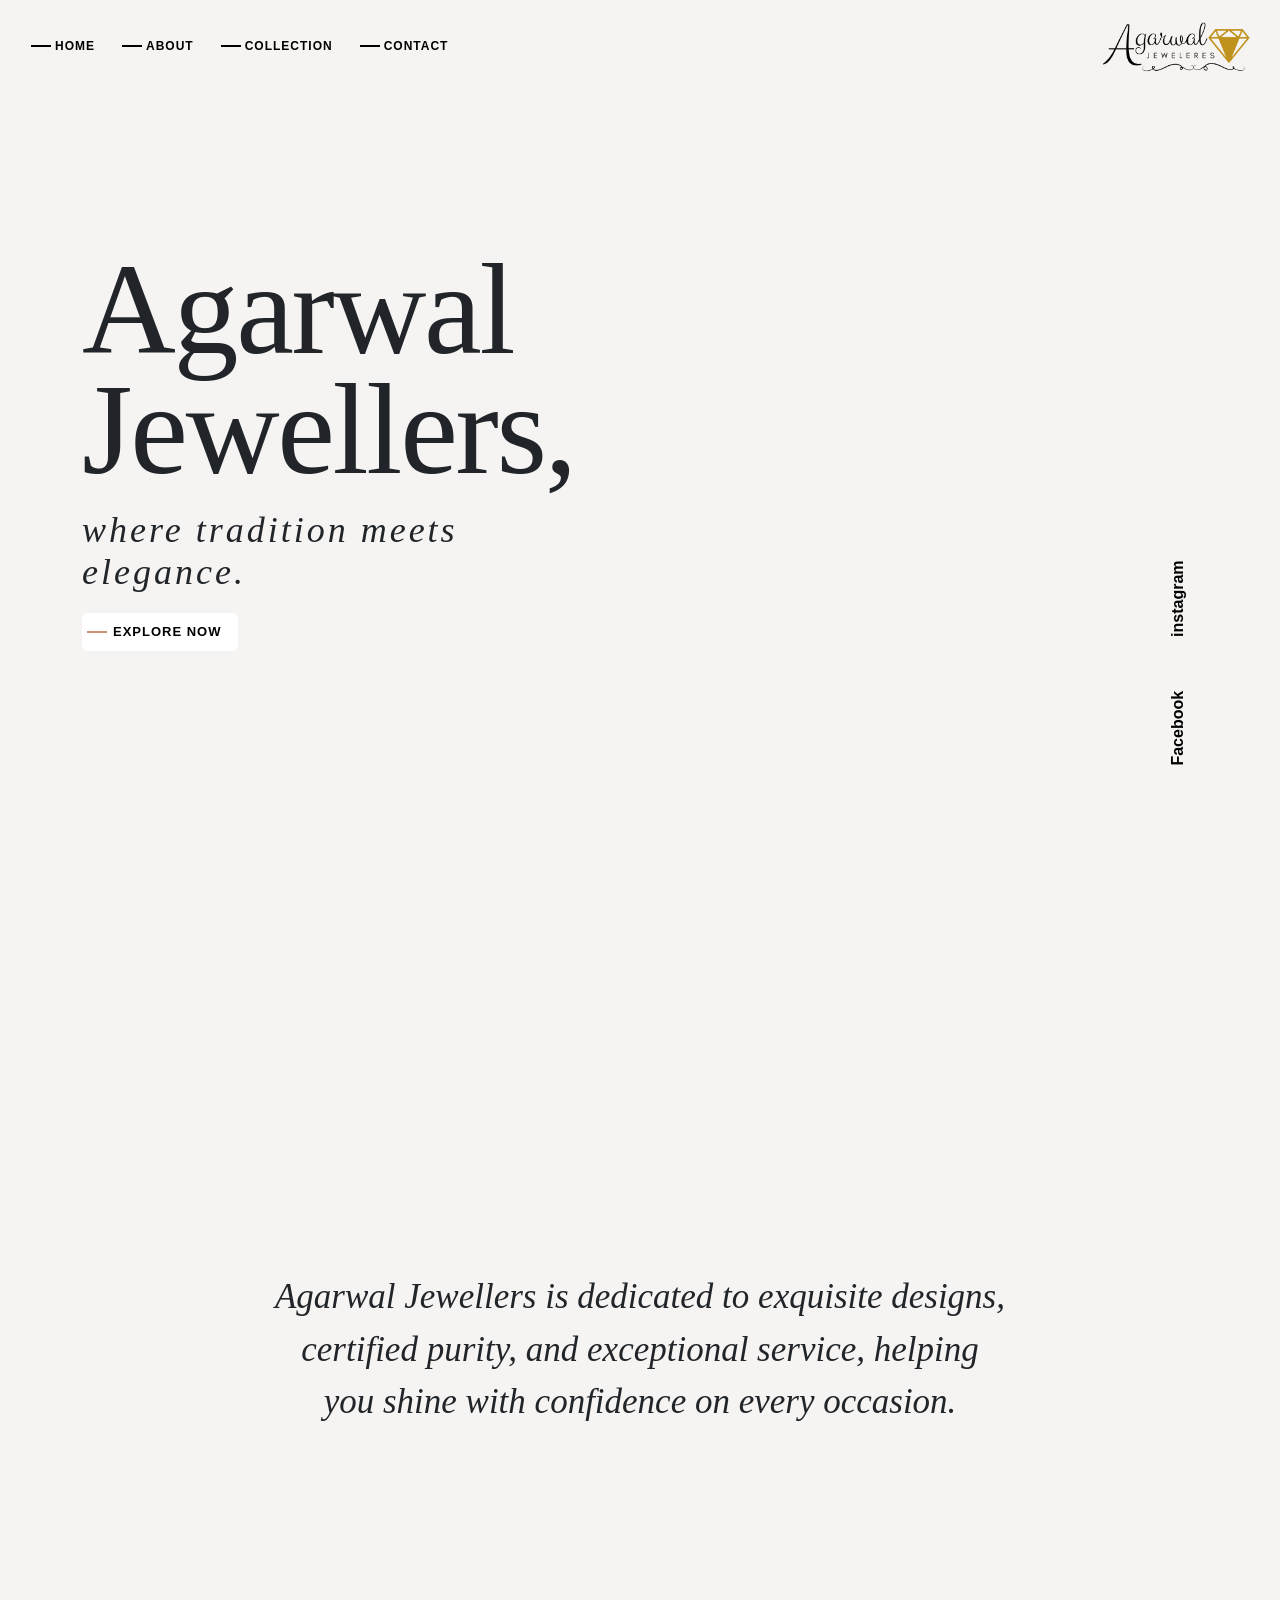
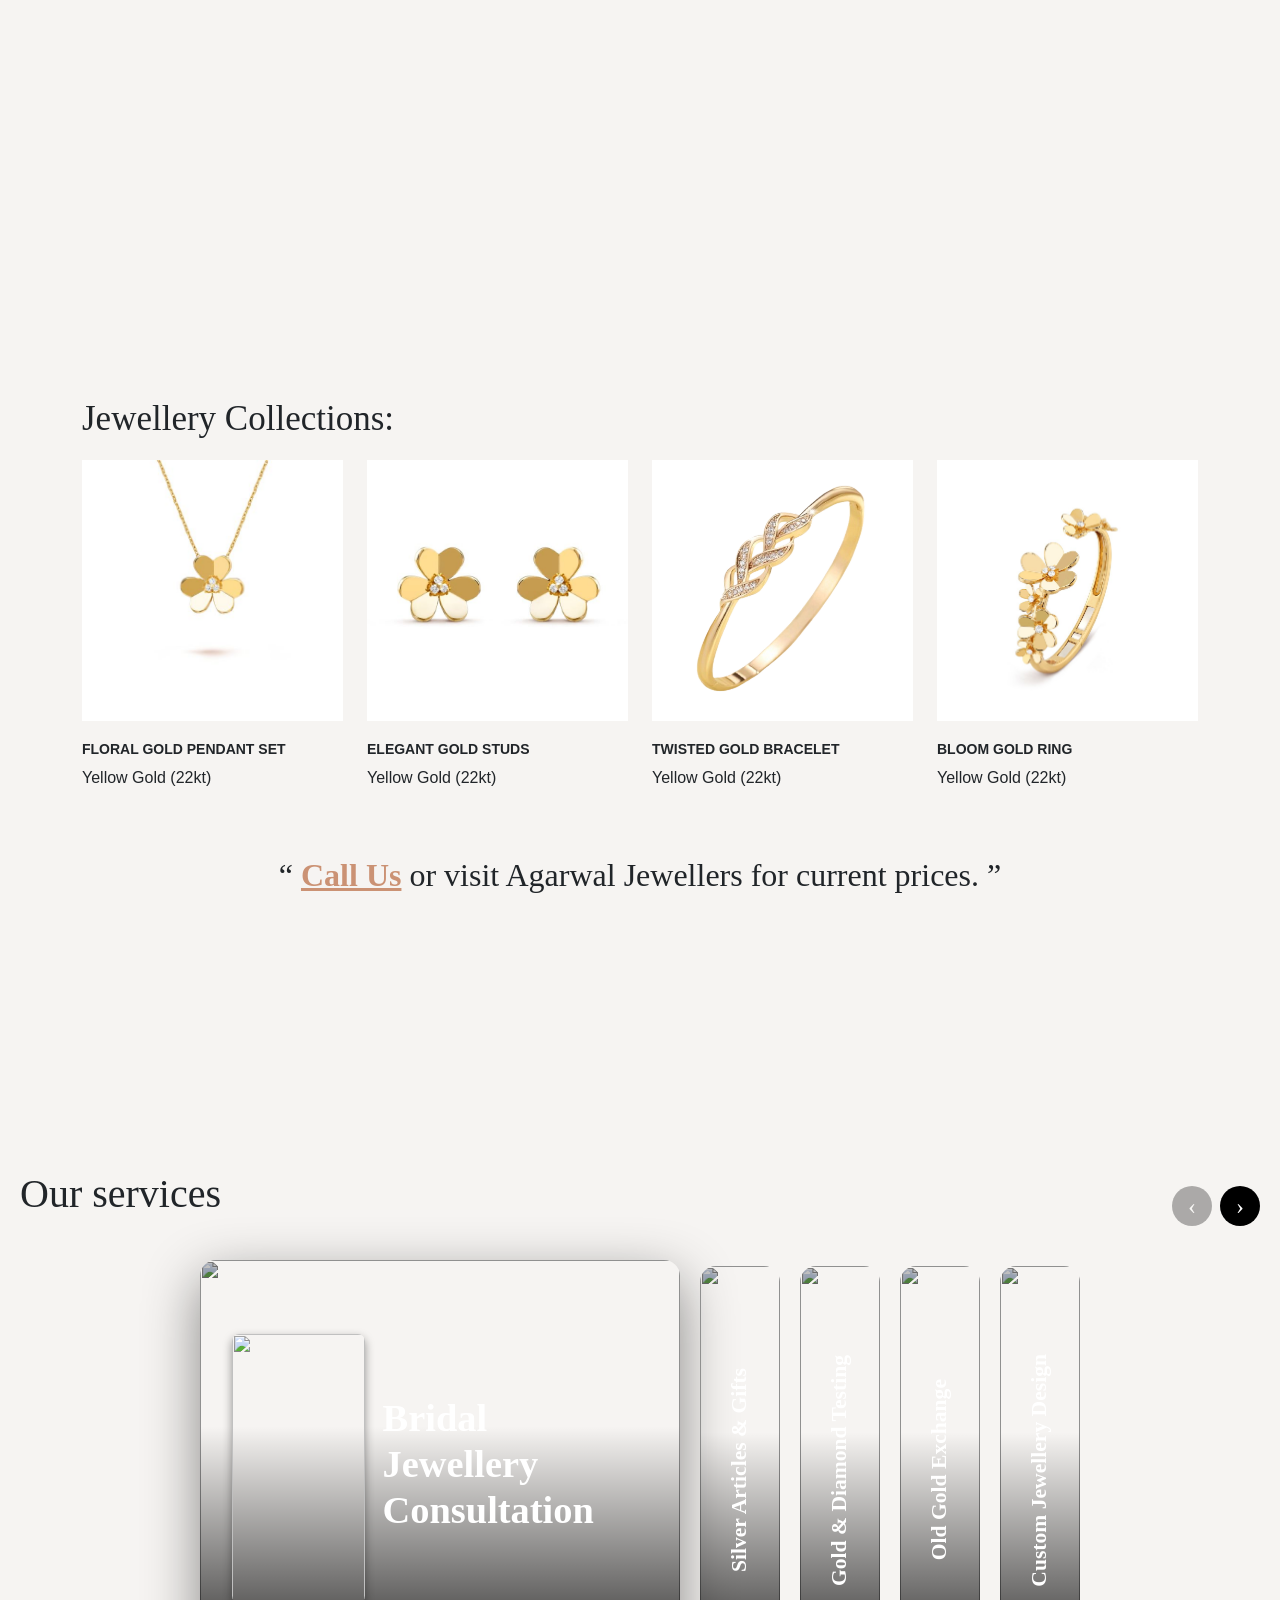
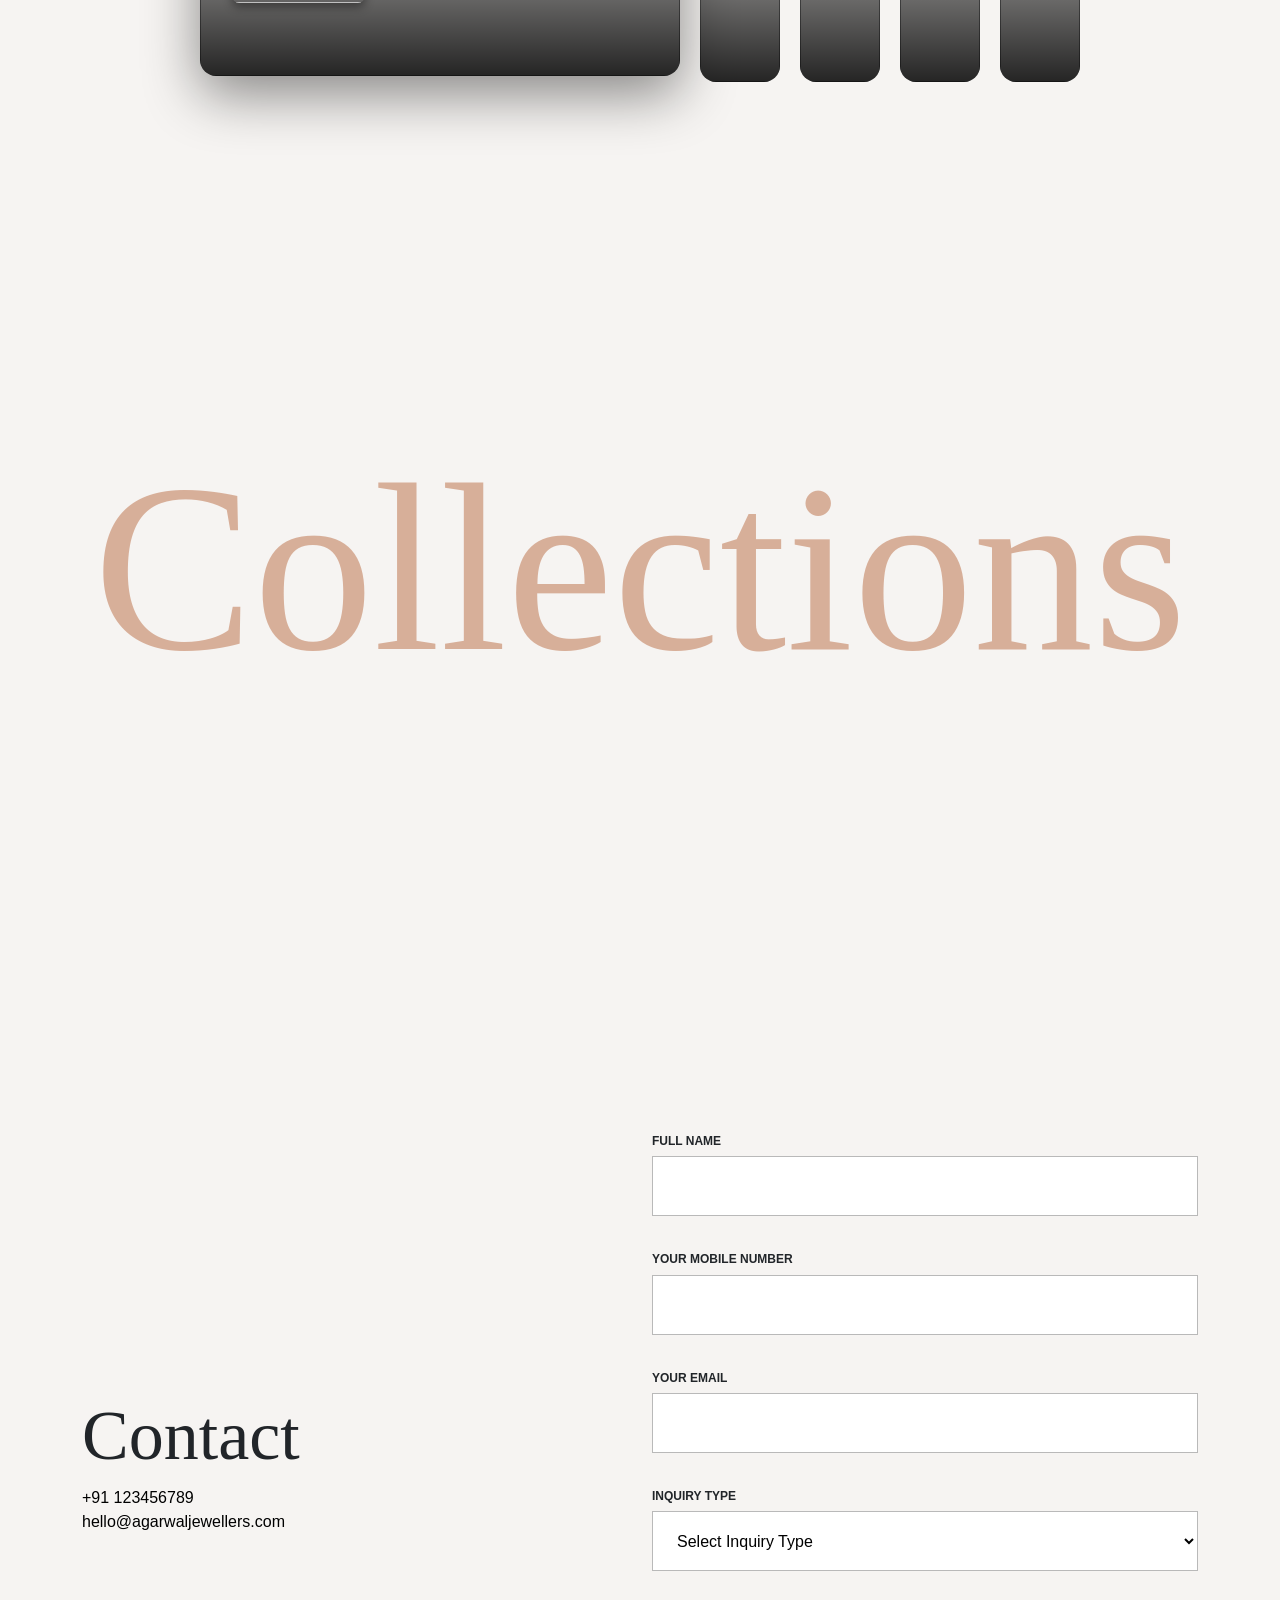
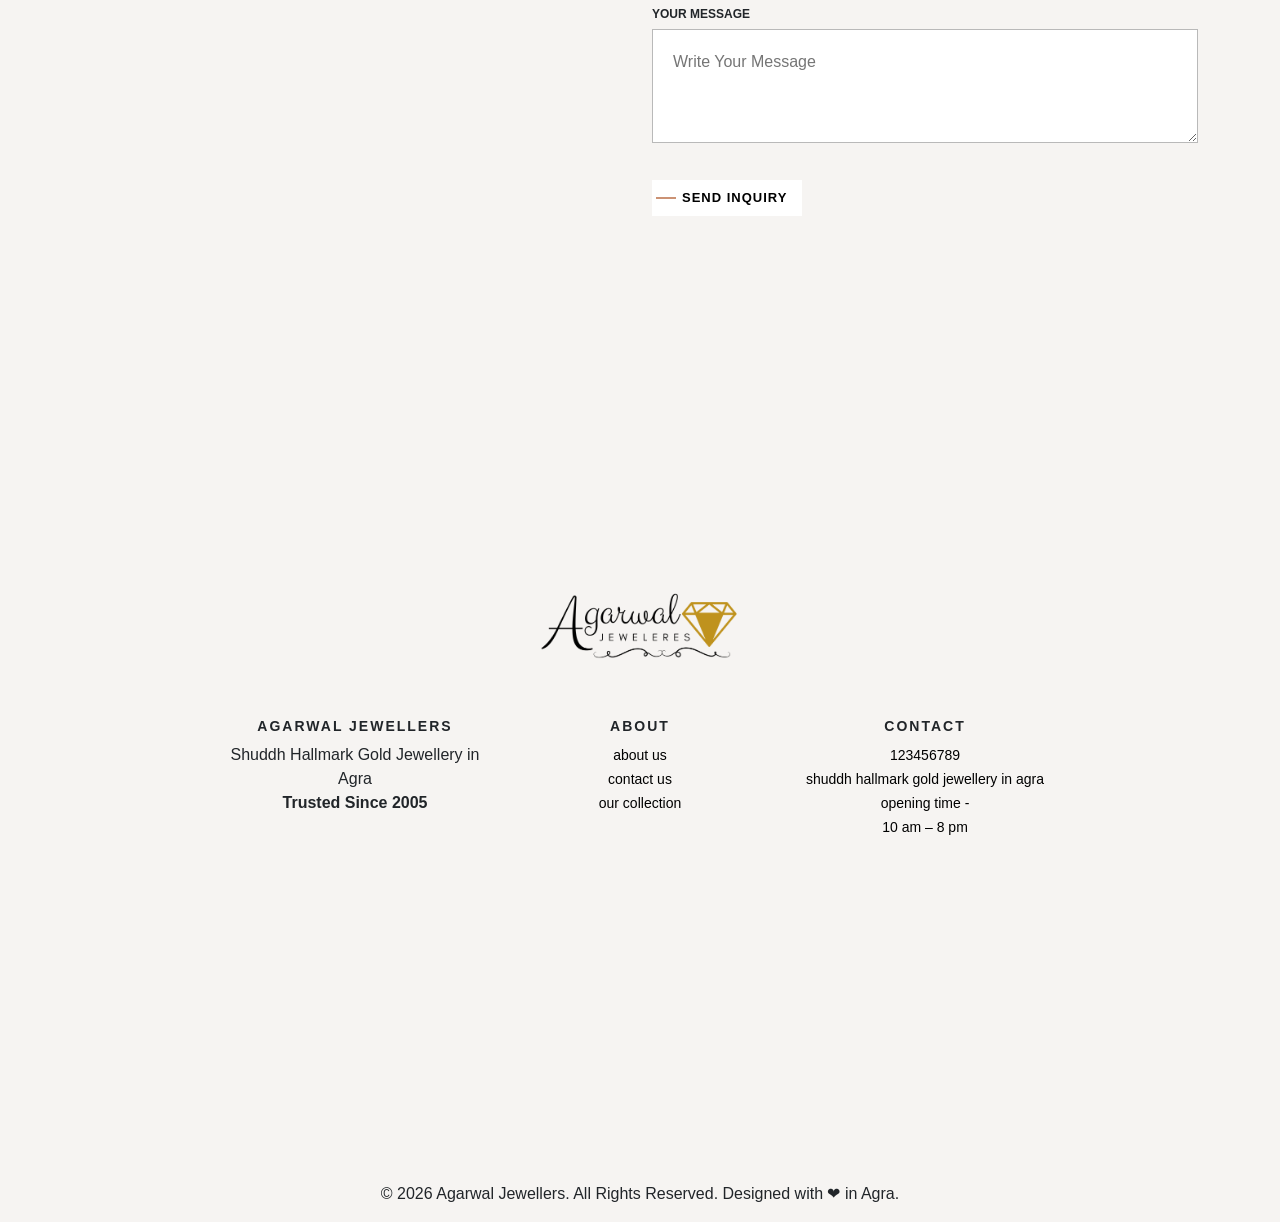
==== commit 980e5fb3: "images remove" ====
--- a/index.html
+++ b/index.html
@@ -49,7 +49,7 @@
       </ul>
     </div>
     <!-- https://bijoux.vamtam.com/wp-content/uploads/2020/05/logo.svg -->
-    <a class="navbar-brand" href="#"><img src="Images/logo.png" alt="" class="img-fluid"></a>
+    <a class="navbar-brand" href="#"><img src="logo.png" alt="" class="img-fluid"></a>
     <button class="navbar-toggler" type="button" data-bs-toggle="collapse" data-bs-target="#navbarSupportedContent" aria-controls="navbarSupportedContent" aria-expanded="false" aria-label="Toggle navigation">
       <span class="navbar-toggler-icon"></span>
     </button>
@@ -106,7 +106,7 @@
       <div class="col-xl 3 col-lg-3 col-md-4 col-sm-6 col-12">
         <div class="jewellery-collection-card"data-aos="fade-right"data-aos-offset="300"data-aos-easing="ease-in-sine"data-aos-duration="2500">
           <div class="jewellery-img">
-            <img src="Images/nackless.jpg" alt="" class="img-fluid">
+            <img src="nackless.jpg" alt="" class="img-fluid">
           </div>
           <div class="jewellery-text">
             <h2 class="jewellery-name">Floral Gold Pendant Set</h2>
@@ -117,7 +117,7 @@
       <div class="col-xl 3 col-lg-3 col-md-4 col-sm-6 col-12">
         <div class="jewellery-collection-card"data-aos="fade-right"data-aos-offset="300"data-aos-easing="ease-in-sine"data-aos-duration="2000">
           <div class="jewellery-img">
-            <img src="Images/earring.jpg" alt="" class="img-fluid">
+            <img src="earring.jpg" alt="" class="img-fluid">
           </div>
           <div class="jewellery-text">
             <h2 class="jewellery-name">Elegant Gold Studs</h2>
@@ -128,7 +128,7 @@
       <div class="col-xl 3 col-lg-3 col-md-4 col-sm-6 col-12">
         <div class="jewellery-collection-card"data-aos="fade-right"data-aos-offset="300"data-aos-easing="ease-in-sine"data-aos-duration="1500">
           <div class="jewellery-img">
-            <img src="Images/brasalate.png" alt="" class="img-fluid">
+            <img src="brasalate.png" alt="" class="img-fluid">
           </div>
           <div class="jewellery-text">
             <h2 class="jewellery-name">Twisted Gold Bracelet</h2>
@@ -139,7 +139,7 @@
       <div class="col-xl 3 col-lg-3 col-md-4 col-sm-6 col-12">
         <div class="jewellery-collection-card"data-aos="fade-right"data-aos-offset="300"data-aos-easing="ease-in-sine"data-aos-duration="1000">
           <div class="jewellery-img">
-            <img src="Images/ring.jpg" alt="" class="img-fluid">
+            <img src="ring.jpg" alt="" class="img-fluid">
           </div>
           <div class="jewellery-text">
             <h2 class="jewellery-name">Bloom Gold Ring</h2>
@@ -172,9 +172,9 @@
     <div class="track" id="track">
 
       <article class="service-card" active>
-        <img class="service-card__bg" src="Images/service-jewelery-1.gif" alt="">
-        <div class="service-card__content">
-          <img class="service-card__thumb" src="Images/service-jewelery-1.gif" alt="">
+        <img class="service-card__bg" src="service-jewelery-1.gif" alt="">
+        <div class="service-card__content">
+          <img class="service-card__thumb" src="service-jewelery-1.gif" alt="">
           <div>
             <h3 class="service-card__title">Bridal Jewellery Consultation</h3>
           </div>
@@ -182,9 +182,9 @@
       </article>
 
       <article class="service-card">
-        <img class="service-card__bg" src="Images/service-jewelery-2.gif" alt="">
-        <div class="service-card__content">
-          <img class="service-card__thumb" src="Images/service-jewelery-2.gif" alt="">
+        <img class="service-card__bg" src="service-jewelery-2.gif" alt="">
+        <div class="service-card__content">
+          <img class="service-card__thumb" src="service-jewelery-2.gif" alt="">
           <div>
             <h3 class="service-card__title">Silver Articles & Gifts</h3>
           </div>
@@ -192,9 +192,9 @@
       </article>
 
       <article class="service-card">
-        <img class="service-card__bg" src="Images/service-jewelery-3.gif" alt="">
-        <div class="service-card__content">
-          <img class="service-card__thumb" src="Images/service-jewelery-3.gif" alt="">
+        <img class="service-card__bg" src="service-jewelery-3.gif" alt="">
+        <div class="service-card__content">
+          <img class="service-card__thumb" src="service-jewelery-3.gif" alt="">
           <div>
             <h3 class="service-card__title">Gold & Diamond Testing</h3>
           </div>
@@ -202,9 +202,9 @@
       </article>
 
       <article class="service-card">
-        <img class="service-card__bg" src="Images/service-jewelery-4.gif" alt="">
-        <div class="service-card__content">
-          <img class="service-card__thumb" src="Images/service-jewelery-4.gif" alt="">
+        <img class="service-card__bg" src="service-jewelery-4.gif" alt="">
+        <div class="service-card__content">
+          <img class="service-card__thumb" src="service-jewelery-4.gif" alt="">
           <div>
             <h3 class="service-card__title">Old Gold Exchange</h3>
           </div>
@@ -212,9 +212,9 @@
       </article>
 
       <article class="service-card">
-        <img class="service-card__bg" src="Images/service-jewelery-5.gif" alt="">
-        <div class="service-card__content">
-          <img class="service-card__thumb" src="Images/service-jewelery-5.gif" alt="">
+        <img class="service-card__bg" src="service-jewelery-5.gif" alt="">
+        <div class="service-card__content">
+          <img class="service-card__thumb" src="service-jewelery-5.gif" alt="">
           <div>
             <h3 class="service-card__title">Custom Jewellery Design</h3>
           </div>
@@ -237,7 +237,7 @@
           </div>
           <div class="collection-img" data-aos="zoom-in-down"data-aos-duration="1500">
             <img src="https://bijoux.vamtam.com/wp-content/uploads/2020/11/iStock-1164770941-Hand.png" alt="" class="img-fluid">
-             <!-- <img src="Images/collections.png" alt="" class="img-fluid"> -->
+             <!-- <img src="collections.png" alt="" class="img-fluid"> -->
           </div>
         </div>
       </div>
@@ -258,7 +258,7 @@
           </ul>
         </div>
         <div class="absoulutly-img" data-aos="zoom-in-up"data-aos-duration="1500">
-          <img src="Images/contact-us.jpg" alt="" class="img-fluid">
+          <img src="contact-us.jpg" alt="" class="img-fluid">
         </div>
       </div>
       <div class="col-lg-6 col-md-6">
@@ -307,7 +307,7 @@
     <div class="row justify-content-center">
       <div class="col-12">
         <div class="footer-logo text-center" data-aos="zoom-in-up"data-aos-duration="1500">
-          <img src="Images/logo.png" alt="" class="img-fluid">
+          <img src="logo.png" alt="" class="img-fluid">
         </div>
       </div>
       <div class="col-lg-3 col-md-4 col-sm-6 col-12">
